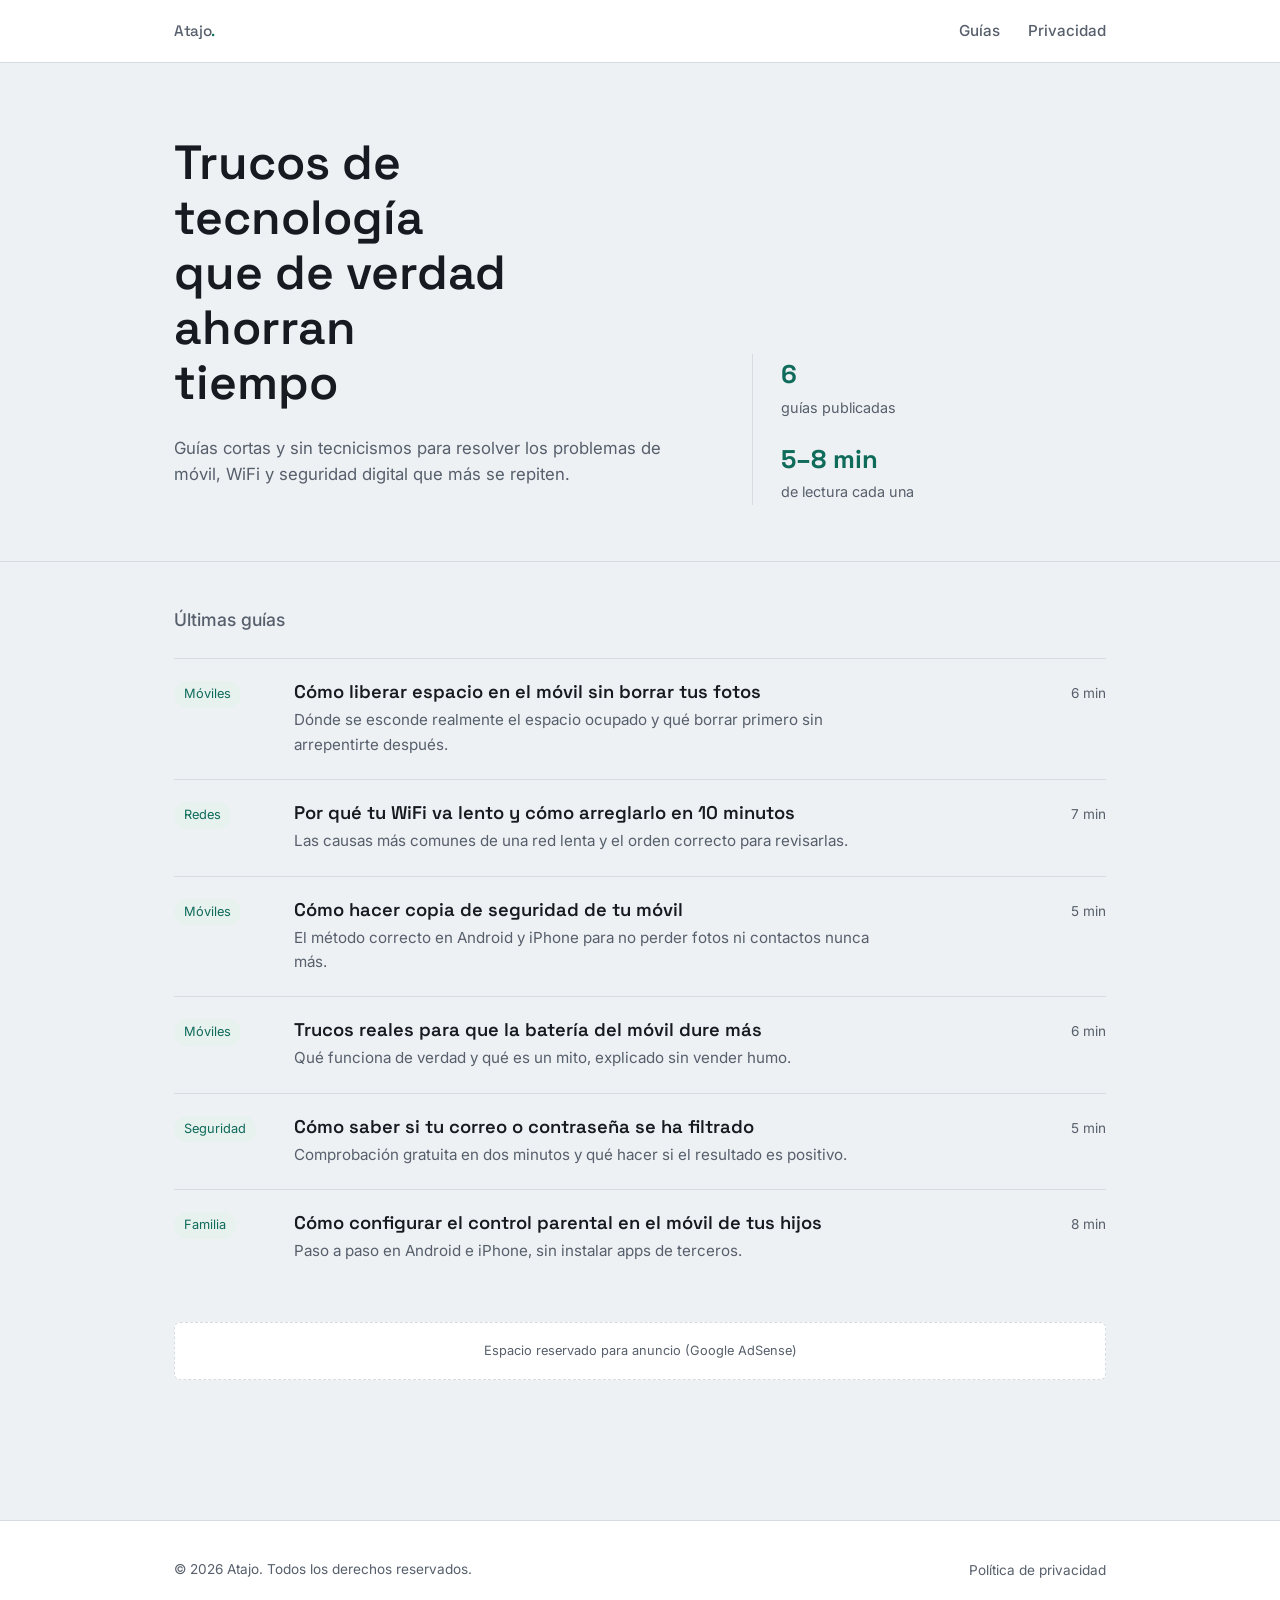
==== index.html @ ec99afe1 "Add files via upload" ====
<!DOCTYPE html>
<html lang="es">
<head>
<meta charset="UTF-8">
<meta name="viewport" content="width=device-width, initial-scale=1.0">
<title>Atajo — Trucos de tecnología que ahorran tiempo</title>
<meta name="description" content="Guías cortas y claras para resolver problemas cotidianos de móvil, WiFi y seguridad digital, sin tecnicismos.">
<link rel="stylesheet" href="style.css">
</head>
<body>

<header class="site">
  <nav class="site-nav">
    <a class="brand" href="index.html">Atajo<span>.</span></a>
    <ul>
      <li><a href="index.html">Guías</a></li>
      <li><a href="privacidad.html">Privacidad</a></li>
    </ul>
  </nav>
</header>

<section class="hero">
  <div class="wrap hero-grid">
    <div>
      <h1>Trucos de tecnología que de verdad ahorran tiempo</h1>
      <p class="lead">Guías cortas y sin tecnicismos para resolver los problemas de móvil, WiFi y seguridad digital que más se repiten.</p>
    </div>
    <div class="hero-stats">
      <div class="stat"><b>6</b><span>guías publicadas</span></div>
      <div class="stat"><b>5–8 min</b><span>de lectura cada una</span></div>
    </div>
  </div>
</section>

<section class="article-list">
  <div class="wrap">
    <h2 class="section-title">Últimas guías</h2>

    <div class="entry">
      <span class="tag">Móviles</span>
      <div>
        <h3><a href="articulos/liberar-espacio-movil.html">Cómo liberar espacio en el móvil sin borrar tus fotos</a></h3>
        <p>Dónde se esconde realmente el espacio ocupado y qué borrar primero sin arrepentirte después.</p>
      </div>
      <span class="meta">6 min</span>
    </div>

    <div class="entry">
      <span class="tag">Redes</span>
      <div>
        <h3><a href="articulos/wifi-lento-solucion.html">Por qué tu WiFi va lento y cómo arreglarlo en 10 minutos</a></h3>
        <p>Las causas más comunes de una red lenta y el orden correcto para revisarlas.</p>
      </div>
      <span class="meta">7 min</span>
    </div>

    <div class="entry">
      <span class="tag">Móviles</span>
      <div>
        <h3><a href="articulos/copia-seguridad-movil.html">Cómo hacer copia de seguridad de tu móvil</a></h3>
        <p>El método correcto en Android y iPhone para no perder fotos ni contactos nunca más.</p>
      </div>
      <span class="meta">5 min</span>
    </div>

    <div class="entry">
      <span class="tag">Móviles</span>
      <div>
        <h3><a href="articulos/bateria-movil-dura-mas.html">Trucos reales para que la batería del móvil dure más</a></h3>
        <p>Qué funciona de verdad y qué es un mito, explicado sin vender humo.</p>
      </div>
      <span class="meta">6 min</span>
    </div>

    <div class="entry">
      <span class="tag">Seguridad</span>
      <div>
        <h3><a href="articulos/contrasena-filtrada.html">Cómo saber si tu correo o contraseña se ha filtrado</a></h3>
        <p>Comprobación gratuita en dos minutos y qué hacer si el resultado es positivo.</p>
      </div>
      <span class="meta">5 min</span>
    </div>

    <div class="entry">
      <span class="tag">Familia</span>
      <div>
        <h3><a href="articulos/control-parental-movil.html">Cómo configurar el control parental en el móvil de tus hijos</a></h3>
        <p>Paso a paso en Android e iPhone, sin instalar apps de terceros.</p>
      </div>
      <span class="meta">8 min</span>
    </div>

    <div class="ad-slot">Espacio reservado para anuncio (Google AdSense)</div>

  </div>
</section>

<footer class="site">
  <div class="wrap footer-grid">
    <p>&copy; 2026 Atajo. Todos los derechos reservados.</p>
    <ul>
      <li><a href="privacidad.html">Política de privacidad</a></li>
    </ul>
  </div>
</footer>

</body>
</html>
---- style.css ----
@import url('https://fonts.googleapis.com/css2?family=Space+Grotesk:wght@500;600;700&family=Inter:wght@400;500;600&display=swap');

:root{
  --bg: #EEF1F4;
  --surface: #FFFFFF;
  --text: #171B21;
  --text-soft: #565F6B;
  --accent: #0F6B5A;
  --accent-soft: #E7F1EE;
  --amber: #E2A33D;
  --border: #D7DCE2;
  --radius: 6px;
}

*{ box-sizing: border-box; }

body{
  margin:0;
  background: var(--bg);
  color: var(--text);
  font-family: 'Inter', system-ui, sans-serif;
  line-height: 1.6;
  -webkit-font-smoothing: antialiased;
}

h1,h2,h3{
  font-family: 'Space Grotesk', sans-serif;
  font-weight: 600;
  line-height: 1.15;
  margin: 0 0 .5em 0;
  color: var(--text);
}

a{ color: var(--accent); text-decoration: none; }
a:hover{ text-decoration: underline; }
a:focus-visible, button:focus-visible{ outline: 2px solid var(--accent); outline-offset: 2px; }

img{ max-width:100%; display:block; }

.wrap{
  max-width: 980px;
  margin: 0 auto;
  padding: 0 24px;
}

/* Header */
header.site{
  border-bottom: 1px solid var(--border);
  background: var(--surface);
}
.site-nav{
  display:flex;
  align-items:center;
  justify-content:space-between;
  padding: 18px 24px;
  max-width: 980px;
  margin: 0 auto;
}
.brand{
  font-family:'Space Grotesk', sans-serif;
  font-weight:700;
  font-size: 1.3rem;
  color: var(--text);
  letter-spacing: -0.02em;
}
.brand span{ color: var(--accent); }
.site-nav ul{
  list-style:none;
  display:flex;
  gap: 28px;
  margin:0; padding:0;
}
.site-nav a{ color: var(--text-soft); font-weight:500; font-size:.95rem; }
.site-nav a:hover{ color: var(--accent); text-decoration:none; }

/* Hero */
.hero{
  padding: 72px 0 56px;
  border-bottom: 1px solid var(--border);
}
.hero-grid{
  display:grid;
  grid-template-columns: 1.5fr 1fr;
  gap: 48px;
  align-items:end;
}
.hero h1{
  font-size: clamp(2.1rem, 4vw, 3rem);
  max-width: 11ch;
}
.hero p.lead{
  color: var(--text-soft);
  max-width: 46ch;
  font-size: 1.05rem;
}
.hero-stats{
  display:flex;
  flex-direction:column;
  gap: 18px;
  border-left: 1px solid var(--border);
  padding-left: 28px;
}
.hero-stats .stat b{
  font-family:'Space Grotesk', sans-serif;
  font-size: 1.6rem;
  display:block;
  color: var(--accent);
}
.hero-stats .stat span{
  color: var(--text-soft);
  font-size: .9rem;
}
@media (max-width: 720px){
  .hero-grid{ grid-template-columns: 1fr; }
  .hero-stats{ border-left:none; border-top:1px solid var(--border); padding-left:0; padding-top:20px; flex-direction:row; flex-wrap:wrap; }
}

/* Article list */
.article-list{
  padding: 48px 0 64px;
}
.article-list h2.section-title{
  font-size: 1.1rem;
  color: var(--text-soft);
  font-weight: 500;
  font-family: 'Inter', sans-serif;
  margin-bottom: 28px;
}
.entry{
  display:grid;
  grid-template-columns: 100px 1fr auto;
  gap: 20px;
  align-items:start;
  padding: 22px 0;
  border-top: 1px solid var(--border);
}
.article-list .entry:last-child{ border-bottom: 1px solid var(--border); }
.entry .tag{
  font-size: .8rem;
  color: var(--accent);
  background: var(--accent-soft);
  padding: 3px 10px;
  border-radius: 999px;
  width: fit-content;
  white-space:nowrap;
}
.entry h3{ font-size: 1.15rem; margin: 0 0 6px 0; }
.entry h3 a{ color: var(--text); }
.entry h3 a:hover{ color: var(--accent); }
.entry p{ color: var(--text-soft); margin:0; font-size:.95rem; max-width: 60ch; }
.entry .meta{ color: var(--text-soft); font-size:.85rem; white-space:nowrap; padding-top:2px; }
@media (max-width: 640px){
  .entry{ grid-template-columns: 1fr; }
  .entry .meta{ order:-1; }
}

/* Ad slots */
.ad-slot{
  margin: 36px 0;
  padding: 18px;
  border: 1px dashed var(--border);
  border-radius: var(--radius);
  text-align:center;
  color: var(--text-soft);
  font-size:.8rem;
  background: var(--surface);
}

/* Article page */
.article-header{
  padding: 56px 0 32px;
  border-bottom: 1px solid var(--border);
}
.article-header .tag{
  font-size: .8rem;
  color: var(--accent);
  background: var(--accent-soft);
  padding: 3px 10px;
  border-radius: 999px;
  width: fit-content;
}
.article-header h1{
  font-size: clamp(1.8rem, 3.4vw, 2.6rem);
  margin-top: 14px;
  max-width: 22ch;
}
.article-header .meta{ color: var(--text-soft); font-size:.9rem; margin-top: 10px; }

.article-body{
  max-width: 700px;
  margin: 0 auto;
  padding: 40px 24px 80px;
}
.article-body h2{ font-size: 1.4rem; margin-top: 2em; }
.article-body h3{ font-size: 1.15rem; margin-top: 1.6em; }
.article-body p{ margin: 0 0 1.1em 0; }
.article-body ul, .article-body ol{ margin: 0 0 1.1em 0; padding-left: 1.3em; }
.article-body li{ margin-bottom: .5em; }
.article-body .tip{
  background: var(--accent-soft);
  border-left: 3px solid var(--accent);
  padding: 14px 18px;
  border-radius: 0 var(--radius) var(--radius) 0;
  margin: 1.6em 0;
  font-size: .95rem;
}

/* Footer */
footer.site{
  border-top: 1px solid var(--border);
  background: var(--surface);
  padding: 36px 0;
  margin-top: 40px;
}
.footer-grid{
  display:flex;
  justify-content:space-between;
  align-items:center;
  flex-wrap:wrap;
  gap: 16px;
}
.footer-grid p{ color: var(--text-soft); font-size:.85rem; margin:0; }
.footer-grid ul{ list-style:none; display:flex; gap:20px; margin:0; padding:0; }
.footer-grid a{ color: var(--text-soft); font-size:.85rem; }
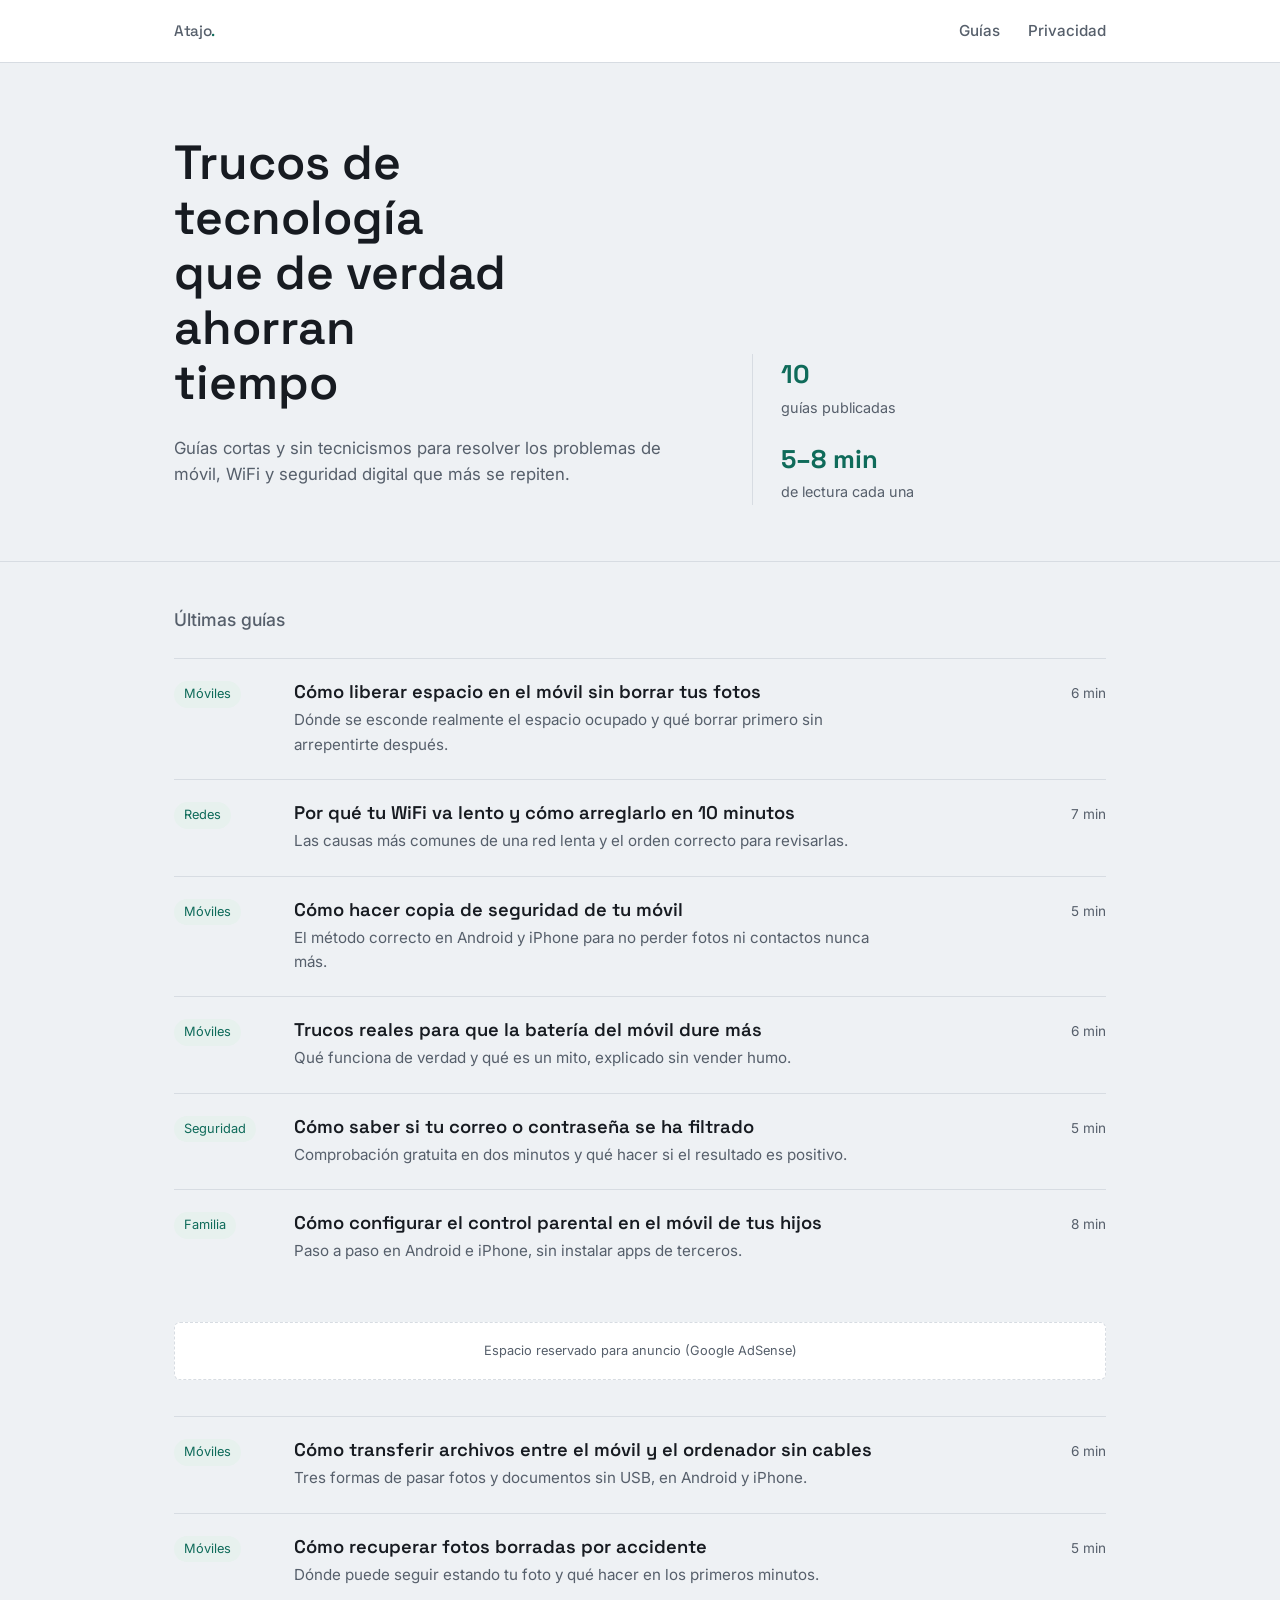
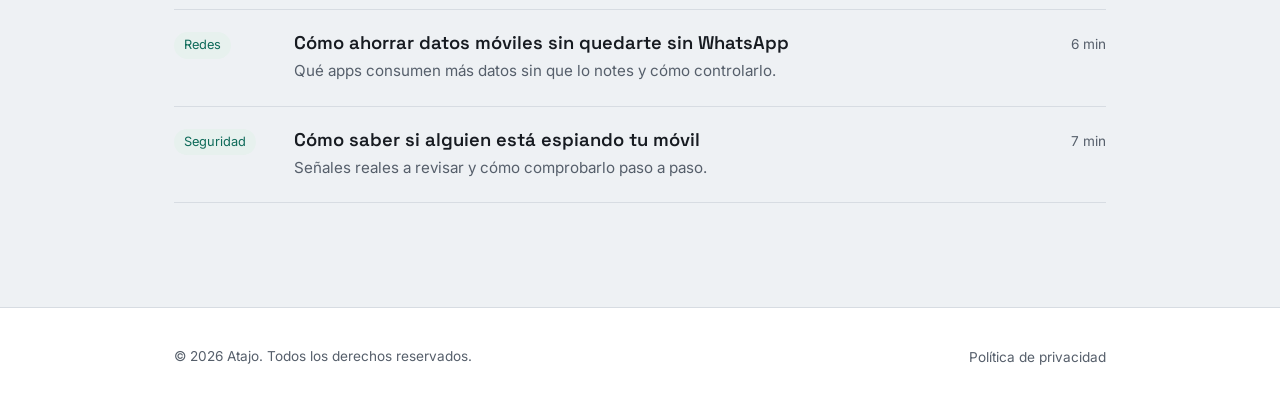
==== commit 0a1cd4fd: "Add files via upload" ====
--- a/index.html
+++ b/index.html
@@ -6,6 +6,7 @@
 <title>Atajo — Trucos de tecnología que ahorran tiempo</title>
 <meta name="description" content="Guías cortas y claras para resolver problemas cotidianos de móvil, WiFi y seguridad digital, sin tecnicismos.">
 <link rel="stylesheet" href="style.css">
+<script async src="https://pagead2.googlesyndication.com/pagead/js/adsbygoogle.js?client=ca-pub-5608855795921537" crossorigin="anonymous"></script>
 </head>
 <body>
 
@@ -26,7 +27,7 @@
       <p class="lead">Guías cortas y sin tecnicismos para resolver los problemas de móvil, WiFi y seguridad digital que más se repiten.</p>
     </div>
     <div class="hero-stats">
-      <div class="stat"><b>6</b><span>guías publicadas</span></div>
+      <div class="stat"><b>10</b><span>guías publicadas</span></div>
       <div class="stat"><b>5–8 min</b><span>de lectura cada una</span></div>
     </div>
   </div>
@@ -92,6 +93,42 @@
 
     <div class="ad-slot">Espacio reservado para anuncio (Google AdSense)</div>
 
+    <div class="entry">
+      <span class="tag">Móviles</span>
+      <div>
+        <h3><a href="articulos/transferir-archivos-movil-ordenador.html">Cómo transferir archivos entre el móvil y el ordenador sin cables</a></h3>
+        <p>Tres formas de pasar fotos y documentos sin USB, en Android y iPhone.</p>
+      </div>
+      <span class="meta">6 min</span>
+    </div>
+
+    <div class="entry">
+      <span class="tag">Móviles</span>
+      <div>
+        <h3><a href="articulos/recuperar-fotos-borradas.html">Cómo recuperar fotos borradas por accidente</a></h3>
+        <p>Dónde puede seguir estando tu foto y qué hacer en los primeros minutos.</p>
+      </div>
+      <span class="meta">5 min</span>
+    </div>
+
+    <div class="entry">
+      <span class="tag">Redes</span>
+      <div>
+        <h3><a href="articulos/ahorrar-datos-moviles.html">Cómo ahorrar datos móviles sin quedarte sin WhatsApp</a></h3>
+        <p>Qué apps consumen más datos sin que lo notes y cómo controlarlo.</p>
+      </div>
+      <span class="meta">6 min</span>
+    </div>
+
+    <div class="entry">
+      <span class="tag">Seguridad</span>
+      <div>
+        <h3><a href="articulos/senales-movil-espiado.html">Cómo saber si alguien está espiando tu móvil</a></h3>
+        <p>Señales reales a revisar y cómo comprobarlo paso a paso.</p>
+      </div>
+      <span class="meta">7 min</span>
+    </div>
+
   </div>
 </section>
 
